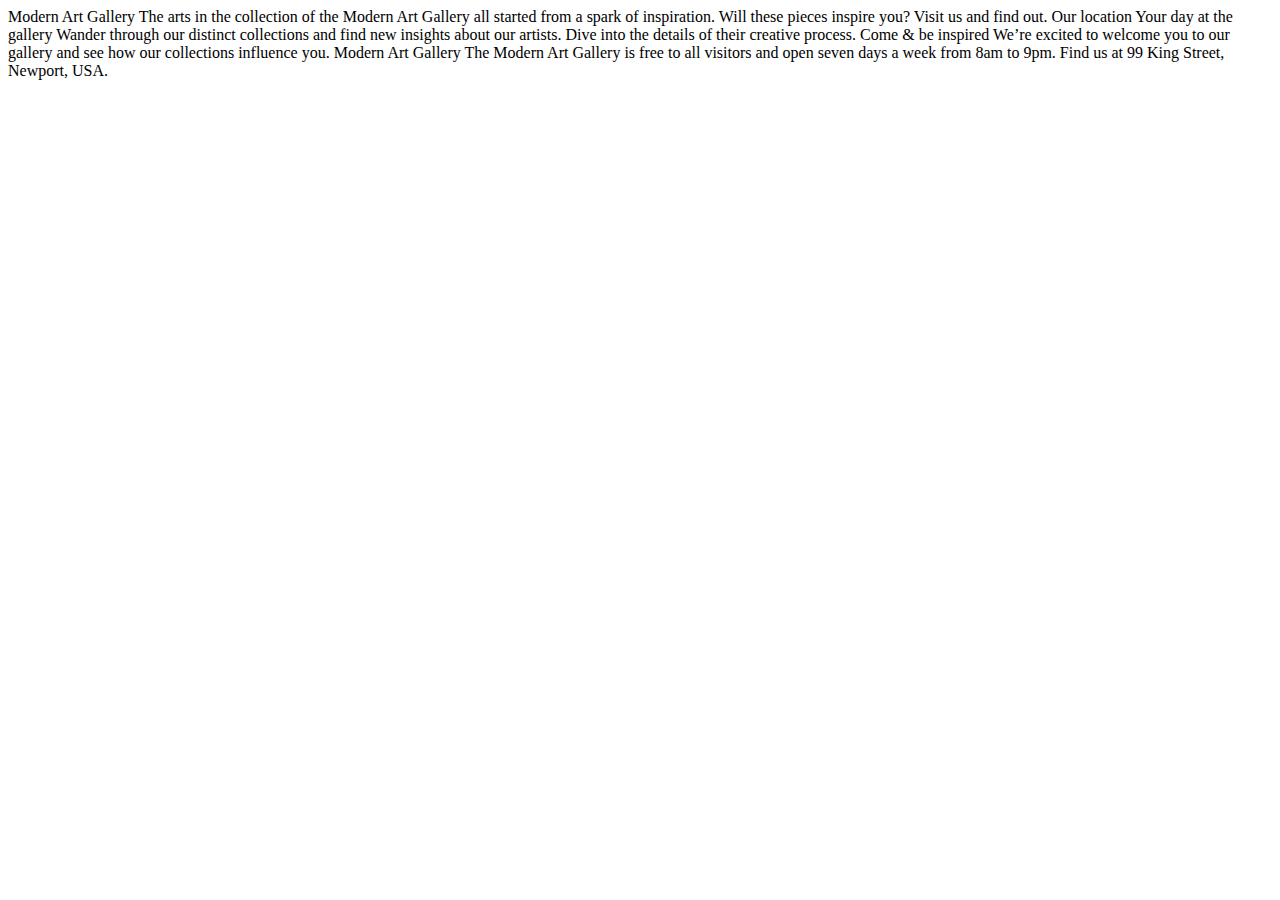
==== index.html @ 2f2211d6 "first commit" ====
<!DOCTYPE html>
<html lang="en">
<head>
  <meta charset="UTF-8">
  <meta name="viewport" content="width=device-width, initial-scale=1.0">

  <link rel="icon" type="image/png" sizes="32x32" href="./assets/favicon-32x32.png">
  
  <title>Frontend Mentor | Art gallery website</title>
</head>
<body>

  Modern Art Gallery

  The arts in the collection of the Modern Art Gallery all started 
  from a spark of inspiration. Will these pieces inspire you? Visit 
  us and find out.

  Our location

  Your day at the gallery

  Wander through our distinct collections and find new insights about 
  our artists. Dive into the details of their creative process.

  Come &amp; be inspired

  We’re excited to welcome you to our gallery and see how our collections 
  influence you.

  Modern Art Gallery

  The Modern Art Gallery is free to all visitors and open seven days a week 
  from 8am to 9pm. Find us at 99 King Street, Newport, USA.
</body>
</html>
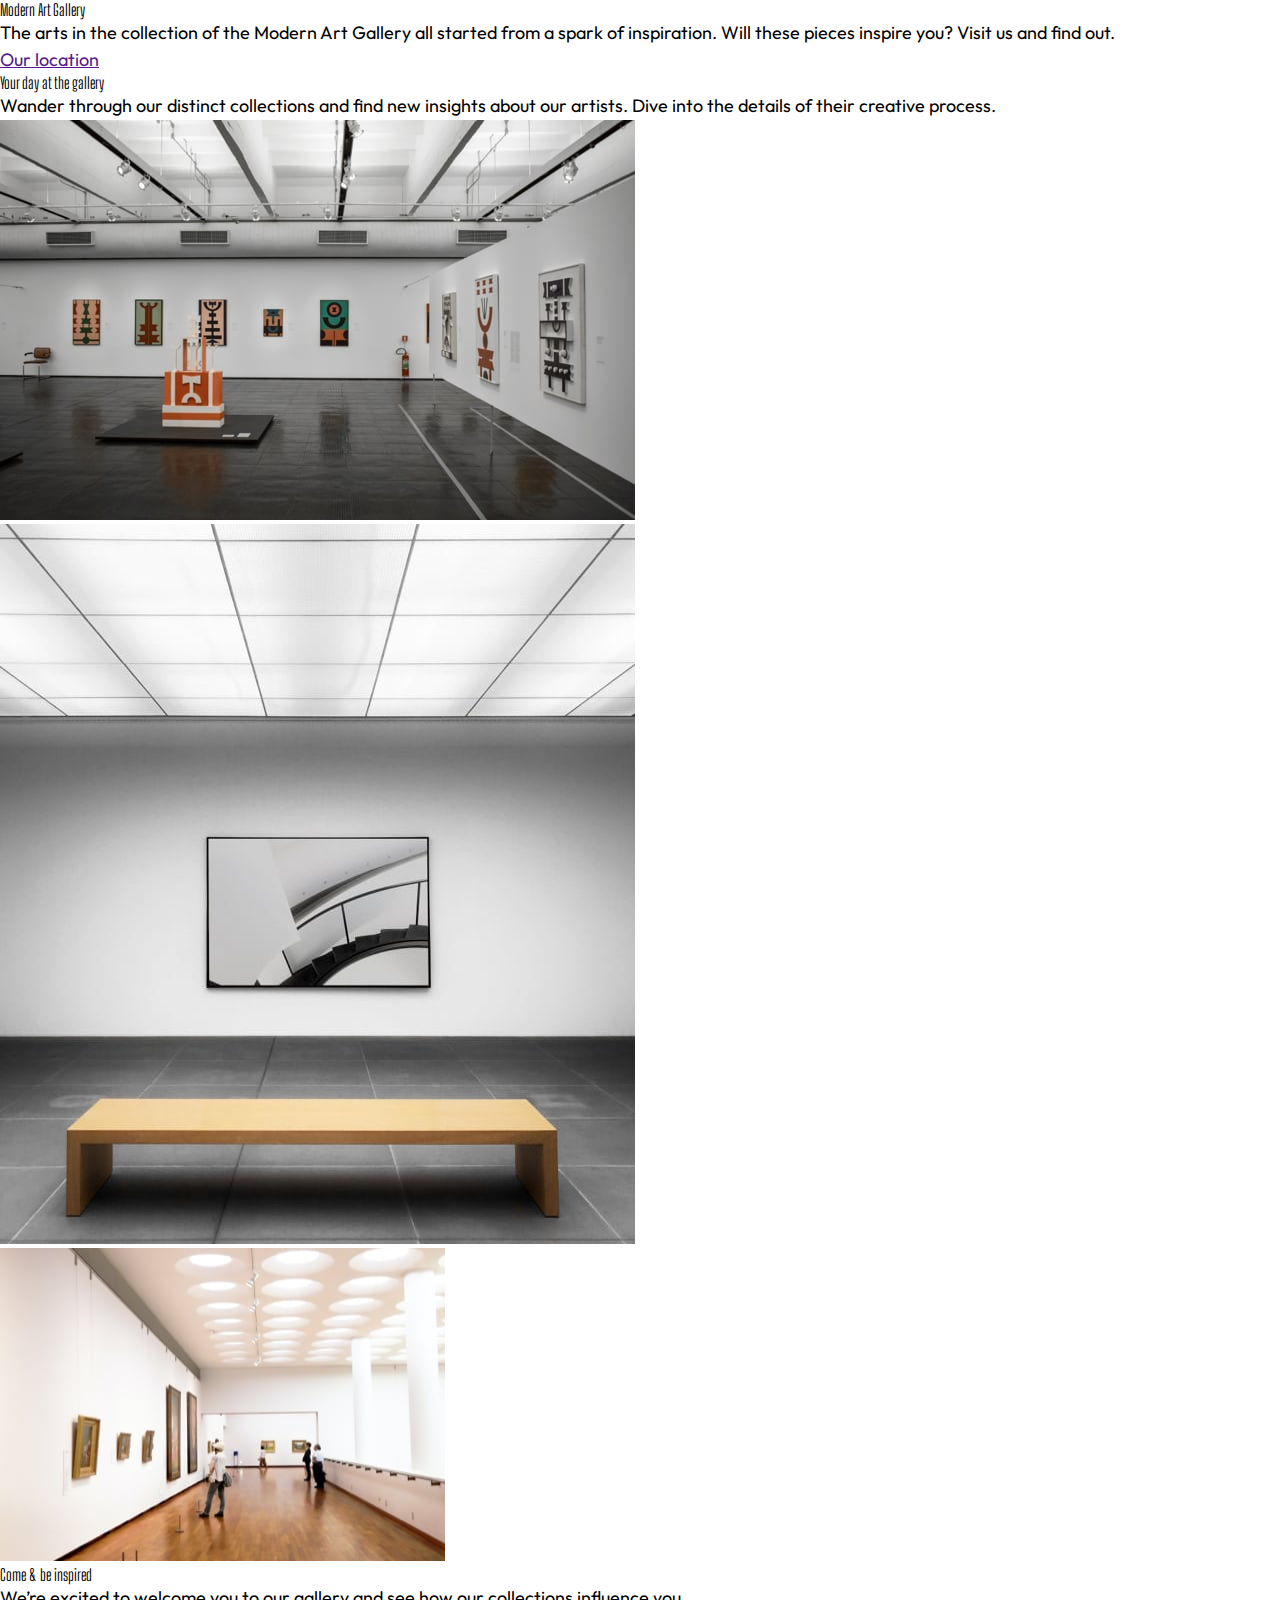
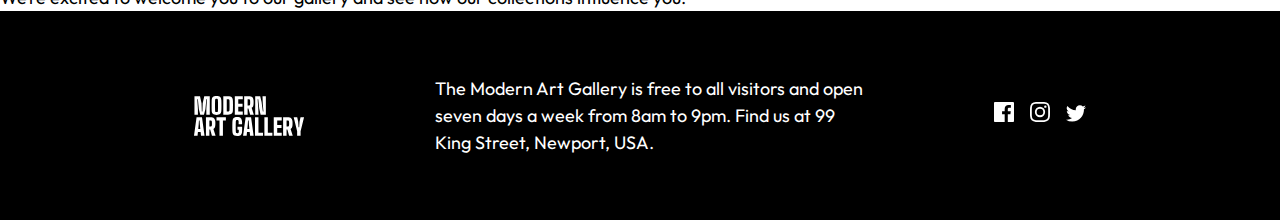
==== commit 35dd8808: "initial styling for html and css" ====
--- a/index.html
+++ b/index.html
@@ -1,36 +1,105 @@
 <!DOCTYPE html>
 <html lang="en">
-<head>
-  <meta charset="UTF-8">
-  <meta name="viewport" content="width=device-width, initial-scale=1.0">
+  <head>
+    <meta charset="UTF-8" />
+    <meta name="viewport" content="width=device-width, initial-scale=1.0" />
 
-  <link rel="icon" type="image/png" sizes="32x32" href="./assets/favicon-32x32.png">
-  
-  <title>Frontend Mentor | Art gallery website</title>
-</head>
-<body>
+    <link
+      rel="icon"
+      type="image/png"
+      sizes="32x32"
+      href="./assets/favicon-32x32.png"
+    />
+    <link rel="stylesheet" href="/assets/css/styles.css" />
+    <link
+      href="https://fonts.googleapis.com/css2?family=Outfit:wght@300&display=swap"
+      rel="stylesheet"
+    />
+    <link
+      href="https://fonts.googleapis.com/css2?family=Big+Shoulders+Display:wght@900&family=Outfit:wght@300&display=swap"
+      rel="stylesheet"
+    />
 
-  Modern Art Gallery
+    <title>Frontend Mentor | Art gallery website</title>
+  </head>
+  <body>
+    <main>
+      <header>
+        <h1>Modern Art Gallery</h1>
+        <p>
+          The arts in the collection of the Modern Art Gallery all started from
+          a spark of inspiration. Will these pieces inspire you? Visit us and
+          find out.
+        </p>
+        <a href="">
+          <p>Our location</p>
+        </a>
+      </header>
+      <section>
+        <article>
+          <h2>Your day at the gallery</h2>
+          <p>
+            Wander through our distinct collections and find new insights about
+            our artists. Dive into the details of their creative process.
+          </p>
+        </article>
+        <div>
+          <img src="./assets/desktop/image-grid-1.jpg" alt="img1" />
+        </div>
+        <div>
+          <img src="./assets/desktop/image-grid-2.jpg" alt="img2" />
+        </div>
+        <div>
+          <img src="./assets/desktop/image-grid-3.jpg" alt="img3" />
+        </div>
+        <article>
+          <h2>Come &amp; be inspired</h2>
 
-  The arts in the collection of the Modern Art Gallery all started 
-  from a spark of inspiration. Will these pieces inspire you? Visit 
-  us and find out.
-
-  Our location
-
-  Your day at the gallery
-
-  Wander through our distinct collections and find new insights about 
-  our artists. Dive into the details of their creative process.
-
-  Come &amp; be inspired
-
-  We’re excited to welcome you to our gallery and see how our collections 
-  influence you.
-
-  Modern Art Gallery
-
-  The Modern Art Gallery is free to all visitors and open seven days a week 
-  from 8am to 9pm. Find us at 99 King Street, Newport, USA.
-</body>
-</html>+          <p>
+            We’re excited to welcome you to our gallery and see how our
+            collections influence you.
+          </p>
+        </article>
+      </section>
+    </main>
+    <footer>
+      <img src="/assets/logo-light.svg" alt="logo-light" />
+      <p>
+        The Modern Art Gallery is free to all visitors and open seven days a
+        week from 8am to 9pm. Find us at 99 King Street, Newport, USA.
+      </p>
+      <ul>
+        <li class="social-icon">
+          <a href="">
+            <svg width="20" height="20" xmlns="http://www.w3.org/2000/svg">
+              <path
+                d="M18.896 0H1.104C.494 0 0 .494 0 1.104v17.793C0 19.506.494 20 1.104 20h9.58v-7.745H8.076V9.237h2.606V7.01c0-2.583 1.578-3.99 3.883-3.99 1.104 0 2.052.082 2.329.119v2.7h-1.598c-1.254 0-1.496.597-1.496 1.47v1.928h2.989l-.39 3.018h-2.6V20h5.098c.608 0 1.102-.494 1.102-1.104V1.104C20 .494 19.506 0 18.896 0Z"
+                fill="#FFF"
+              />
+            </svg>
+          </a>
+        </li>
+        <li class="social-icon">
+          <a href="">
+            <svg width="20" height="20" xmlns="http://www.w3.org/2000/svg">
+              <path
+                d="M10 1.802c2.67 0 2.987.01 4.042.059 2.71.123 3.975 1.409 4.099 4.099.048 1.054.057 1.37.057 4.04 0 2.672-.01 2.988-.057 4.042-.124 2.687-1.387 3.975-4.1 4.099-1.054.048-1.37.058-4.041.058-2.67 0-2.987-.01-4.04-.058-2.718-.124-3.977-1.416-4.1-4.1-.048-1.054-.058-1.37-.058-4.041 0-2.67.01-2.986.058-4.04.124-2.69 1.387-3.977 4.1-4.1 1.054-.048 1.37-.058 4.04-.058ZM10 0C7.284 0 6.944.012 5.877.06 2.246.227.227 2.242.061 5.877.01 6.944 0 7.284 0 10s.012 3.057.06 4.123c.167 3.632 2.182 5.65 5.817 5.817 1.067.048 1.407.06 4.123.06s3.057-.012 4.123-.06c3.629-.167 5.652-2.182 5.816-5.817.05-1.066.061-1.407.061-4.123s-.012-3.056-.06-4.122C19.777 2.249 17.76.228 14.124.06 13.057.01 12.716 0 10 0Zm0 4.865a5.135 5.135 0 1 0 0 10.27 5.135 5.135 0 0 0 0-10.27Zm0 8.468a3.333 3.333 0 1 1 0-6.666 3.333 3.333 0 0 1 0 6.666Zm5.338-9.87a1.2 1.2 0 1 0 0 2.4 1.2 1.2 0 0 0 0-2.4Z"
+                fill="#FFF"
+              />
+            </svg>
+          </a>
+        </li>
+        <li class="social-icon">
+          <a href="">
+            <svg width="20" height="17" xmlns="http://www.w3.org/2000/svg">
+              <path
+                d="M20 2.172a8.192 8.192 0 0 1-2.357.646 4.11 4.11 0 0 0 1.805-2.27 8.22 8.22 0 0 1-2.606.996A4.096 4.096 0 0 0 13.847.248c-2.65 0-4.596 2.472-3.998 5.037A11.648 11.648 0 0 1 1.392 1a4.109 4.109 0 0 0 1.27 5.478 4.086 4.086 0 0 1-1.858-.513c-.045 1.9 1.318 3.679 3.291 4.075a4.113 4.113 0 0 1-1.853.07 4.106 4.106 0 0 0 3.833 2.849A8.25 8.25 0 0 1 0 14.658a11.616 11.616 0 0 0 6.29 1.843c7.618 0 11.923-6.434 11.663-12.205A8.354 8.354 0 0 0 20 2.172Z"
+                fill="#FFF"
+              />
+            </svg>
+          </a>
+        </li>
+      </ul>
+    </footer>
+  </body>
+</html>
--- a/assets/css/styles.css
+++ b/assets/css/styles.css
@@ -0,0 +1,45 @@
+* {
+  margin: 0;
+  padding: 0;
+  box-sizing: border-box;
+  font: inherit;
+}
+img,
+svg {
+  max-width: 100%;
+}
+:root {
+  --color-gold: rgb(213, 150, 108);
+  --color-almost-black: rgb(21, 21, 21);
+  --color-dark-grey: rgb(68, 68, 68);
+}
+h1,
+h2 {
+  font-family: "Big Shoulders Display";
+}
+p,
+a {
+  font-family: "Outfit";
+  font-size: 1.125rem;
+  line-height: 1.7rem;
+}
+footer {
+  background-color: black;
+  display: flex;
+  justify-content: space-evenly;
+  align-items: center;
+  padding: 4rem;
+}
+footer p {
+  color: white;
+  width: 430px;
+}
+ul {
+  display: flex;
+  gap: 1rem;
+}
+.social-icon svg {
+}
+.social-icon svg:hover path {
+  fill: var(--color-gold);
+}
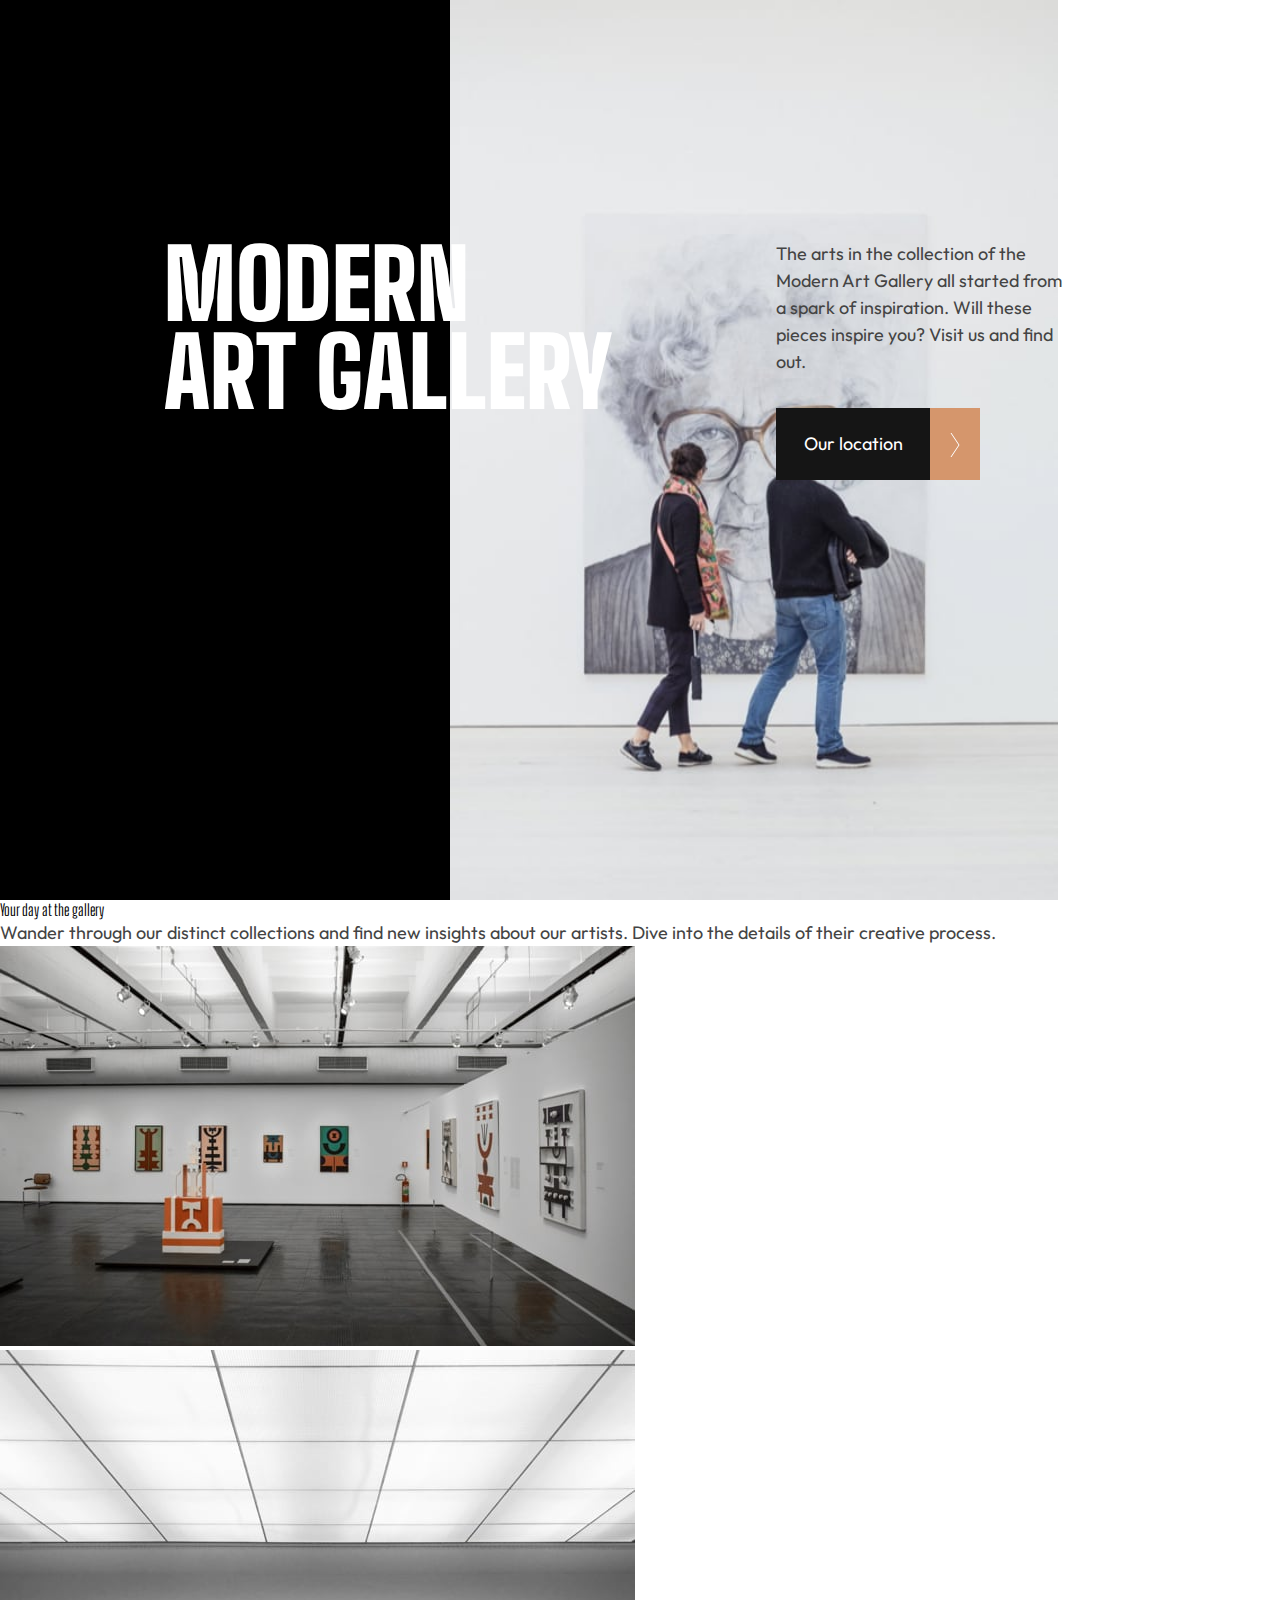
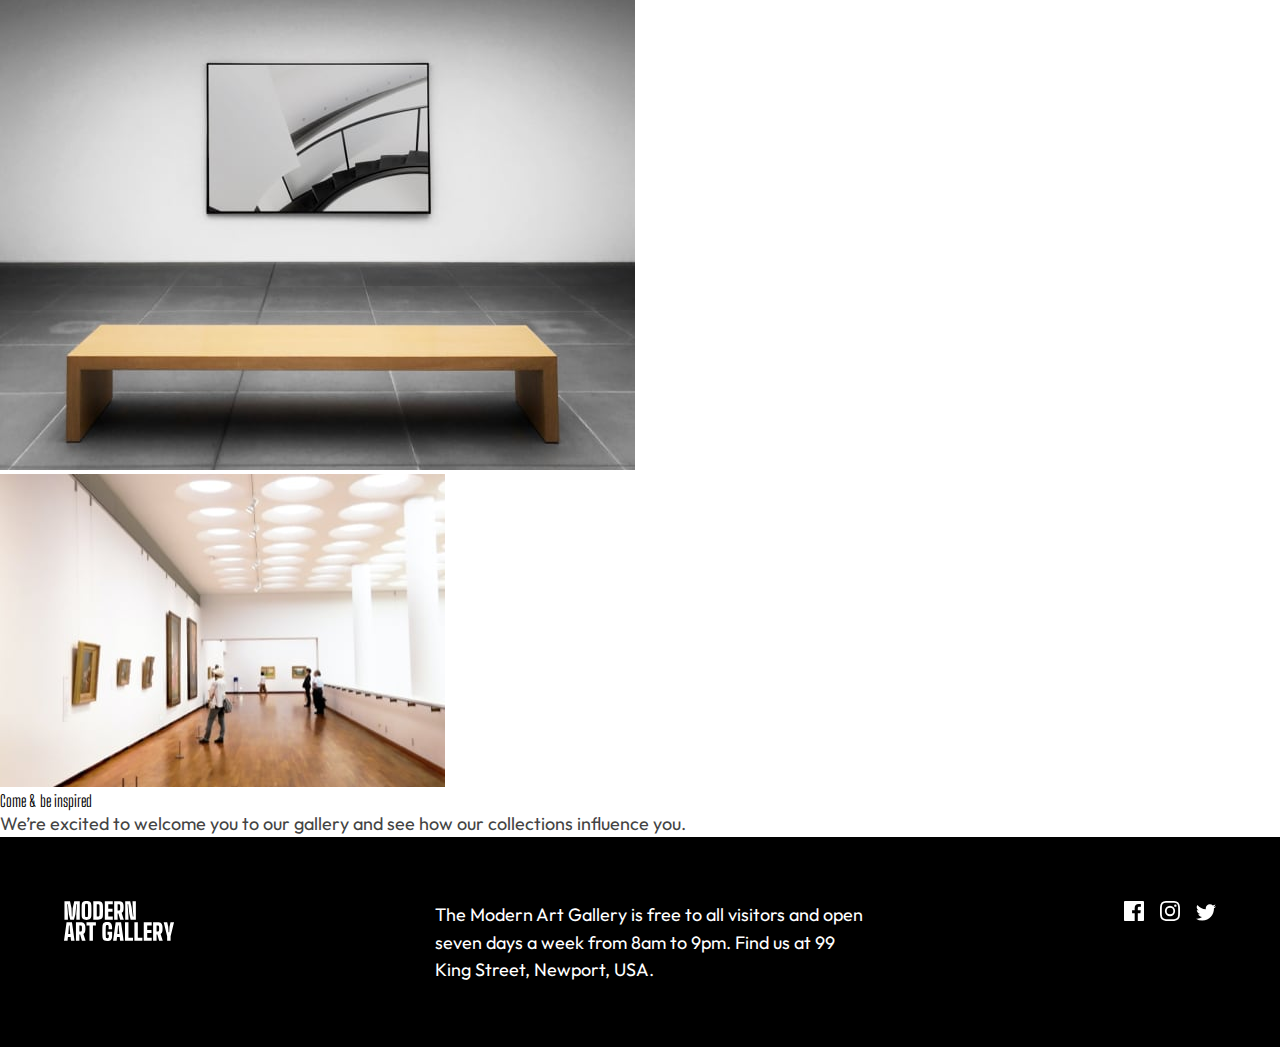
==== commit 63baf324: "added header css / html" ====
--- a/index.html
+++ b/index.html
@@ -25,15 +25,26 @@
   <body>
     <main>
       <header>
-        <h1>Modern Art Gallery</h1>
-        <p>
-          The arts in the collection of the Modern Art Gallery all started from
-          a spark of inspiration. Will these pieces inspire you? Visit us and
-          find out.
-        </p>
-        <a href="">
-          <p>Our location</p>
-        </a>
+        <div class="black-bg"></div>
+        <img src="/assets/desktop/image-hero.jpg" alt="image-hero" />
+        <div class="header-content-container">
+          <h1 class="header-title">Modern Art Gallery</h1>
+          <div class="header-right">
+            <p class="header-p">
+              The arts in the collection of the Modern Art Gallery all started
+              from a spark of inspiration. Will these pieces inspire you? Visit
+              us and find out.
+            </p>
+            <a href="" class="header-location-btn">
+              <p>Our location</p>
+              <img
+                src="/assets/icon-arrow-right.svg"
+                alt="right-arrow"
+                class="right-arrow"
+              />
+            </a>
+          </div>
+        </div>
       </header>
       <section>
         <article>
--- a/assets/css/styles.css
+++ b/assets/css/styles.css
@@ -3,6 +3,8 @@
   padding: 0;
   box-sizing: border-box;
   font: inherit;
+  list-style-type: none;
+  text-decoration: none;
 }
 img,
 svg {
@@ -22,12 +24,79 @@
   font-family: "Outfit";
   font-size: 1.125rem;
   line-height: 1.7rem;
+  color: var(--color-dark-grey);
 }
+/* HEADER */
+header {
+  display: flex;
+  height: 100vh;
+}
+.black-bg {
+  background-color: black;
+  width: 450px;
+  /* position: relative; */
+}
+.header-content-container {
+  position: absolute;
+  top: calc(50% - 176px / 2 - 122.5px);
+  left: 164px;
+  width: 80%;
+  height: 300px;
+  margin-right: 11.5rem;
+}
+.header-title {
+  color: white;
+  font-size: 6rem;
+  font-weight: 900;
+  line-height: 5.5rem;
+  width: 450px;
+  text-transform: uppercase;
+}
+.header-right {
+  position: absolute;
+  top: 0;
+  right: 62px;
+  width: 350px;
+  height: 80%;
+  display: flex;
+  flex-direction: column;
+  justify-content: space-between;
+}
+.header-p {
+  color: var(--color-dark-grey);
+  width: 290px;
+}
+.header-location-btn {
+  width: 204px;
+  height: 72px;
+  position: relative;
+}
+.right-arrow {
+  position: absolute;
+  top: 25px;
+  right: 20px;
+}
+.header-location-btn p {
+  display: flex;
+  background-color: var(--color-almost-black);
+  color: white;
+  height: 72px;
+  justify-content: center;
+  align-items: center;
+  border: none;
+  border-right: 50px solid var(--color-gold);
+}
+.header-location-btn p:hover {
+  background-color: var(--color-gold);
+  border-right: 50px solid var(--color-almost-black);
+}
+/* FOOTER */
+
 footer {
   background-color: black;
   display: flex;
-  justify-content: space-evenly;
-  align-items: center;
+  justify-content: space-between;
+  align-items: start;
   padding: 4rem;
 }
 footer p {
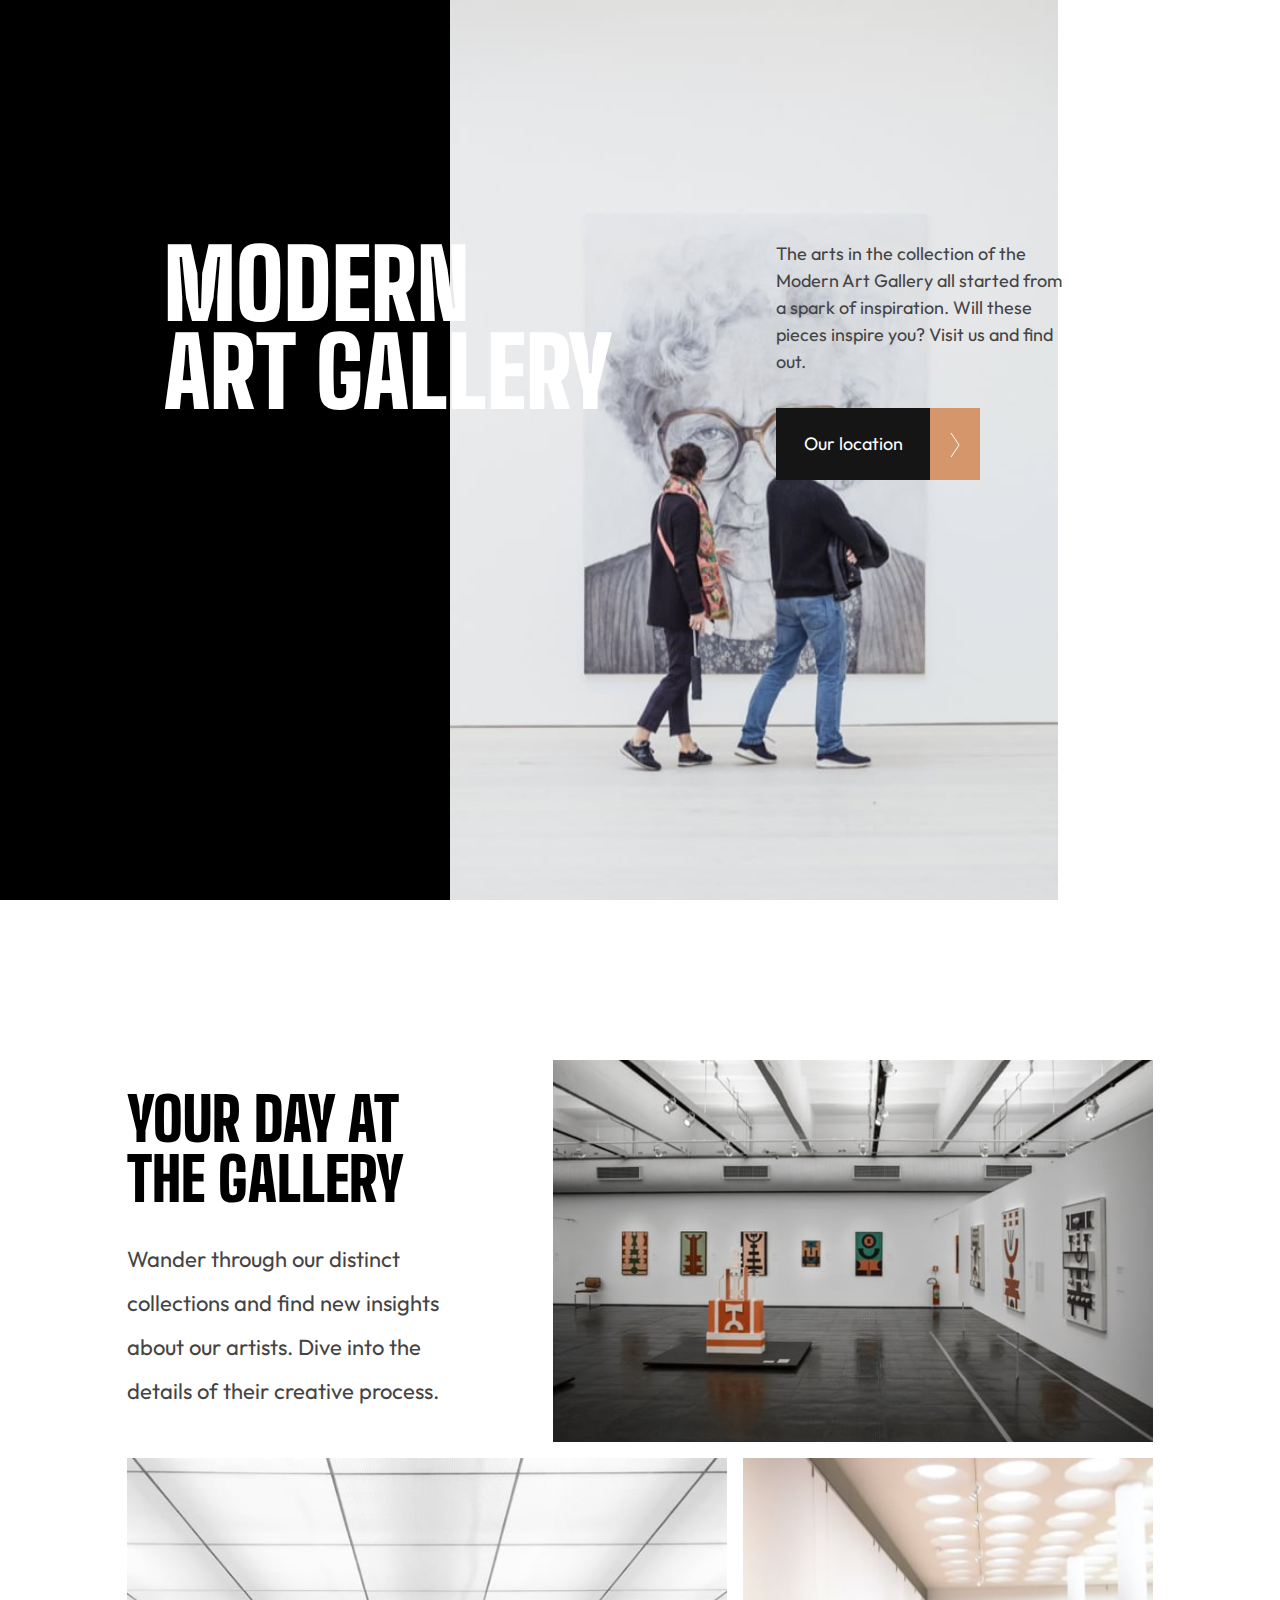
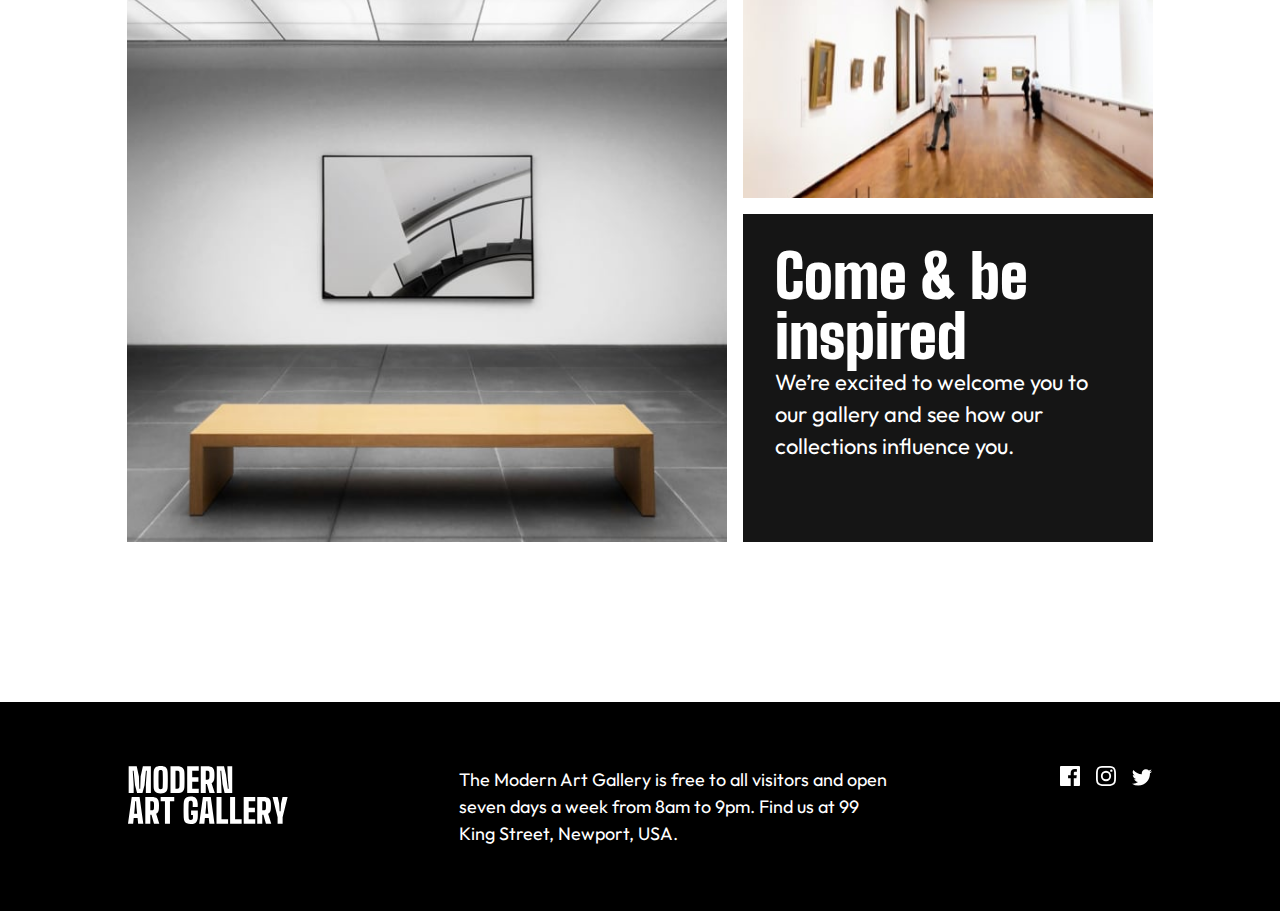
==== commit 71c1466f: "home page css / html finished" ====
--- a/index.html
+++ b/index.html
@@ -46,26 +46,26 @@
           </div>
         </div>
       </header>
-      <section>
-        <article>
+
+      <section class="grid">
+        <article id="box1">
           <h2>Your day at the gallery</h2>
           <p>
             Wander through our distinct collections and find new insights about
             our artists. Dive into the details of their creative process.
           </p>
         </article>
-        <div>
+        <div id="box2">
           <img src="./assets/desktop/image-grid-1.jpg" alt="img1" />
         </div>
-        <div>
+        <div id="box3">
           <img src="./assets/desktop/image-grid-2.jpg" alt="img2" />
         </div>
-        <div>
+        <div id="box4">
           <img src="./assets/desktop/image-grid-3.jpg" alt="img3" />
         </div>
-        <article>
+        <article id="box5">
           <h2>Come &amp; be inspired</h2>
-
           <p>
             We’re excited to welcome you to our gallery and see how our
             collections influence you.
@@ -74,43 +74,49 @@
       </section>
     </main>
     <footer>
-      <img src="/assets/logo-light.svg" alt="logo-light" />
-      <p>
-        The Modern Art Gallery is free to all visitors and open seven days a
-        week from 8am to 9pm. Find us at 99 King Street, Newport, USA.
-      </p>
-      <ul>
-        <li class="social-icon">
-          <a href="">
-            <svg width="20" height="20" xmlns="http://www.w3.org/2000/svg">
-              <path
-                d="M18.896 0H1.104C.494 0 0 .494 0 1.104v17.793C0 19.506.494 20 1.104 20h9.58v-7.745H8.076V9.237h2.606V7.01c0-2.583 1.578-3.99 3.883-3.99 1.104 0 2.052.082 2.329.119v2.7h-1.598c-1.254 0-1.496.597-1.496 1.47v1.928h2.989l-.39 3.018h-2.6V20h5.098c.608 0 1.102-.494 1.102-1.104V1.104C20 .494 19.506 0 18.896 0Z"
-                fill="#FFF"
-              />
-            </svg>
-          </a>
-        </li>
-        <li class="social-icon">
-          <a href="">
-            <svg width="20" height="20" xmlns="http://www.w3.org/2000/svg">
-              <path
-                d="M10 1.802c2.67 0 2.987.01 4.042.059 2.71.123 3.975 1.409 4.099 4.099.048 1.054.057 1.37.057 4.04 0 2.672-.01 2.988-.057 4.042-.124 2.687-1.387 3.975-4.1 4.099-1.054.048-1.37.058-4.041.058-2.67 0-2.987-.01-4.04-.058-2.718-.124-3.977-1.416-4.1-4.1-.048-1.054-.058-1.37-.058-4.041 0-2.67.01-2.986.058-4.04.124-2.69 1.387-3.977 4.1-4.1 1.054-.048 1.37-.058 4.04-.058ZM10 0C7.284 0 6.944.012 5.877.06 2.246.227.227 2.242.061 5.877.01 6.944 0 7.284 0 10s.012 3.057.06 4.123c.167 3.632 2.182 5.65 5.817 5.817 1.067.048 1.407.06 4.123.06s3.057-.012 4.123-.06c3.629-.167 5.652-2.182 5.816-5.817.05-1.066.061-1.407.061-4.123s-.012-3.056-.06-4.122C19.777 2.249 17.76.228 14.124.06 13.057.01 12.716 0 10 0Zm0 4.865a5.135 5.135 0 1 0 0 10.27 5.135 5.135 0 0 0 0-10.27Zm0 8.468a3.333 3.333 0 1 1 0-6.666 3.333 3.333 0 0 1 0 6.666Zm5.338-9.87a1.2 1.2 0 1 0 0 2.4 1.2 1.2 0 0 0 0-2.4Z"
-                fill="#FFF"
-              />
-            </svg>
-          </a>
-        </li>
-        <li class="social-icon">
-          <a href="">
-            <svg width="20" height="17" xmlns="http://www.w3.org/2000/svg">
-              <path
-                d="M20 2.172a8.192 8.192 0 0 1-2.357.646 4.11 4.11 0 0 0 1.805-2.27 8.22 8.22 0 0 1-2.606.996A4.096 4.096 0 0 0 13.847.248c-2.65 0-4.596 2.472-3.998 5.037A11.648 11.648 0 0 1 1.392 1a4.109 4.109 0 0 0 1.27 5.478 4.086 4.086 0 0 1-1.858-.513c-.045 1.9 1.318 3.679 3.291 4.075a4.113 4.113 0 0 1-1.853.07 4.106 4.106 0 0 0 3.833 2.849A8.25 8.25 0 0 1 0 14.658a11.616 11.616 0 0 0 6.29 1.843c7.618 0 11.923-6.434 11.663-12.205A8.354 8.354 0 0 0 20 2.172Z"
-                fill="#FFF"
-              />
-            </svg>
-          </a>
-        </li>
-      </ul>
+      <div class="flex">
+        <img
+          src="/assets/logo-light.svg"
+          alt="logo-light"
+          class="footer-logo"
+        />
+        <p>
+          The Modern Art Gallery is free to all visitors and open seven days a
+          week from 8am to 9pm. Find us at 99 King Street, Newport, USA.
+        </p>
+        <ul>
+          <li class="social-icon">
+            <a href="">
+              <svg width="20" height="20" xmlns="http://www.w3.org/2000/svg">
+                <path
+                  d="M18.896 0H1.104C.494 0 0 .494 0 1.104v17.793C0 19.506.494 20 1.104 20h9.58v-7.745H8.076V9.237h2.606V7.01c0-2.583 1.578-3.99 3.883-3.99 1.104 0 2.052.082 2.329.119v2.7h-1.598c-1.254 0-1.496.597-1.496 1.47v1.928h2.989l-.39 3.018h-2.6V20h5.098c.608 0 1.102-.494 1.102-1.104V1.104C20 .494 19.506 0 18.896 0Z"
+                  fill="#FFF"
+                />
+              </svg>
+            </a>
+          </li>
+          <li class="social-icon">
+            <a href="">
+              <svg width="20" height="20" xmlns="http://www.w3.org/2000/svg">
+                <path
+                  d="M10 1.802c2.67 0 2.987.01 4.042.059 2.71.123 3.975 1.409 4.099 4.099.048 1.054.057 1.37.057 4.04 0 2.672-.01 2.988-.057 4.042-.124 2.687-1.387 3.975-4.1 4.099-1.054.048-1.37.058-4.041.058-2.67 0-2.987-.01-4.04-.058-2.718-.124-3.977-1.416-4.1-4.1-.048-1.054-.058-1.37-.058-4.041 0-2.67.01-2.986.058-4.04.124-2.69 1.387-3.977 4.1-4.1 1.054-.048 1.37-.058 4.04-.058ZM10 0C7.284 0 6.944.012 5.877.06 2.246.227.227 2.242.061 5.877.01 6.944 0 7.284 0 10s.012 3.057.06 4.123c.167 3.632 2.182 5.65 5.817 5.817 1.067.048 1.407.06 4.123.06s3.057-.012 4.123-.06c3.629-.167 5.652-2.182 5.816-5.817.05-1.066.061-1.407.061-4.123s-.012-3.056-.06-4.122C19.777 2.249 17.76.228 14.124.06 13.057.01 12.716 0 10 0Zm0 4.865a5.135 5.135 0 1 0 0 10.27 5.135 5.135 0 0 0 0-10.27Zm0 8.468a3.333 3.333 0 1 1 0-6.666 3.333 3.333 0 0 1 0 6.666Zm5.338-9.87a1.2 1.2 0 1 0 0 2.4 1.2 1.2 0 0 0 0-2.4Z"
+                  fill="#FFF"
+                />
+              </svg>
+            </a>
+          </li>
+          <li class="social-icon">
+            <a href="">
+              <svg width="20" height="17" xmlns="http://www.w3.org/2000/svg">
+                <path
+                  d="M20 2.172a8.192 8.192 0 0 1-2.357.646 4.11 4.11 0 0 0 1.805-2.27 8.22 8.22 0 0 1-2.606.996A4.096 4.096 0 0 0 13.847.248c-2.65 0-4.596 2.472-3.998 5.037A11.648 11.648 0 0 1 1.392 1a4.109 4.109 0 0 0 1.27 5.478 4.086 4.086 0 0 1-1.858-.513c-.045 1.9 1.318 3.679 3.291 4.075a4.113 4.113 0 0 1-1.853.07 4.106 4.106 0 0 0 3.833 2.849A8.25 8.25 0 0 1 0 14.658a11.616 11.616 0 0 0 6.29 1.843c7.618 0 11.923-6.434 11.663-12.205A8.354 8.354 0 0 0 20 2.172Z"
+                  fill="#FFF"
+                />
+              </svg>
+            </a>
+          </li>
+        </ul>
+      </div>
     </footer>
   </body>
 </html>
--- a/assets/css/styles.css
+++ b/assets/css/styles.css
@@ -90,14 +90,84 @@
   background-color: var(--color-gold);
   border-right: 50px solid var(--color-almost-black);
 }
+
+/* GALLERY SECTION */
+section {
+  padding-block: 10rem;
+  place-content: center;
+}
+.grid {
+  display: grid;
+  width: 80%;
+  grid-template-rows: repeat(3, auto);
+  grid-template-columns: 40% 17% 40%;
+  gap: 1rem;
+  margin: auto;
+}
+article:first-child {
+  display: flex;
+  justify-content: space-evenly;
+  flex-direction: column;
+}
+article:first-child h2 {
+  font-size: 3.75rem;
+  font-weight: 900;
+  line-height: 3.75rem;
+  text-transform: uppercase;
+  width: 350px;
+}
+article:first-child p {
+  font-size: 1.375rem;
+  line-height: 2em;
+  width: 320px;
+}
+article:last-child {
+  background-color: var(--color-almost-black);
+  padding: 2rem;
+}
+article:last-child h2 {
+  color: white;
+  font-size: 3.75rem;
+  font-weight: 900;
+  line-height: 3.75rem;
+}
+article:last-child p {
+  color: white;
+  font-size: 1.375rem;
+  line-height: 2rem;
+}
+section div > img,
+section article {
+  width: 100%;
+  height: 100%;
+}
+#box2 {
+  grid-column: 2 / 4;
+  object-fit: cover;
+}
+#box3 {
+  grid-column: 1 / 3;
+  grid-row: 2 / 4;
+}
+#box5 {
+  height: 100%;
+  grid-column: 3 / 4;
+}
 /* FOOTER */
-
 footer {
   background-color: black;
+  padding-block: 4rem;
+}
+footer .flex {
+  width: 80%;
   display: flex;
   justify-content: space-between;
   align-items: start;
-  padding: 4rem;
+  margin: auto;
+}
+.footer-logo {
+  height: 58px;
+  width: auto;
 }
 footer p {
   color: white;
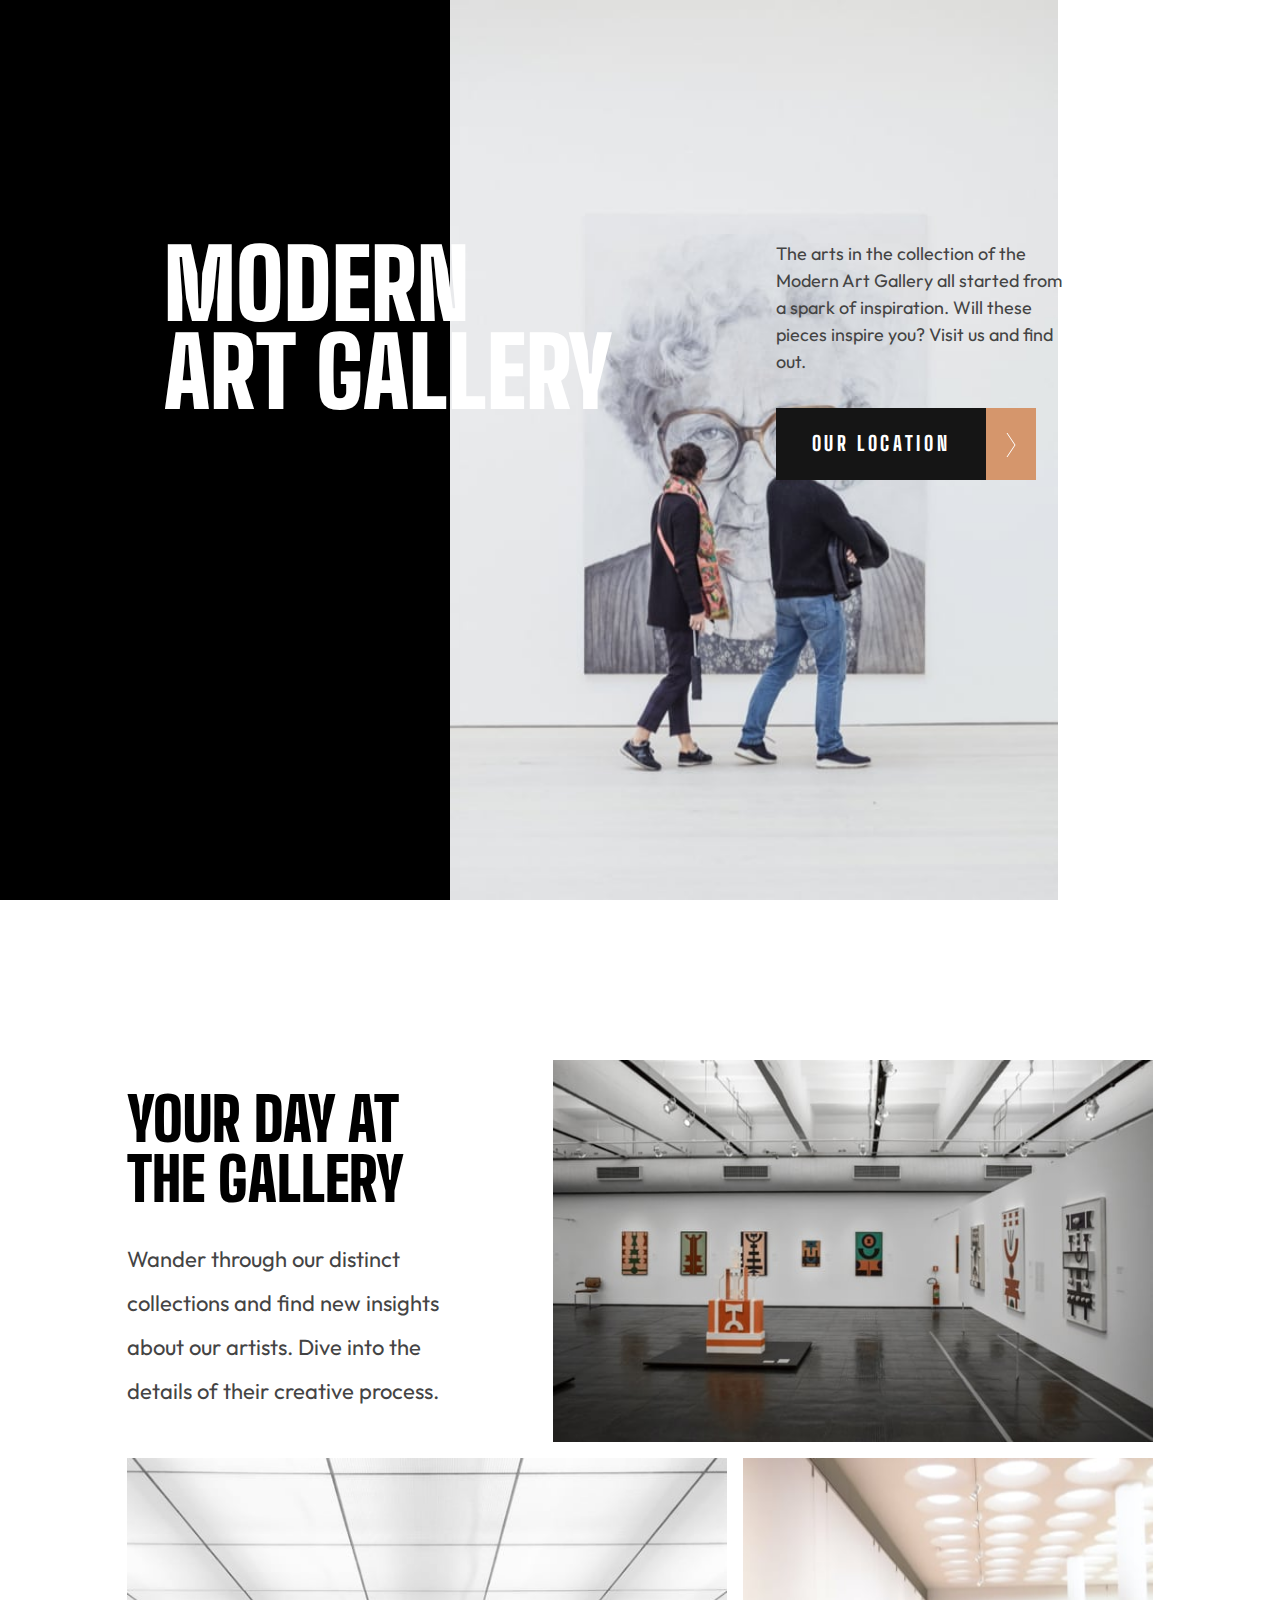
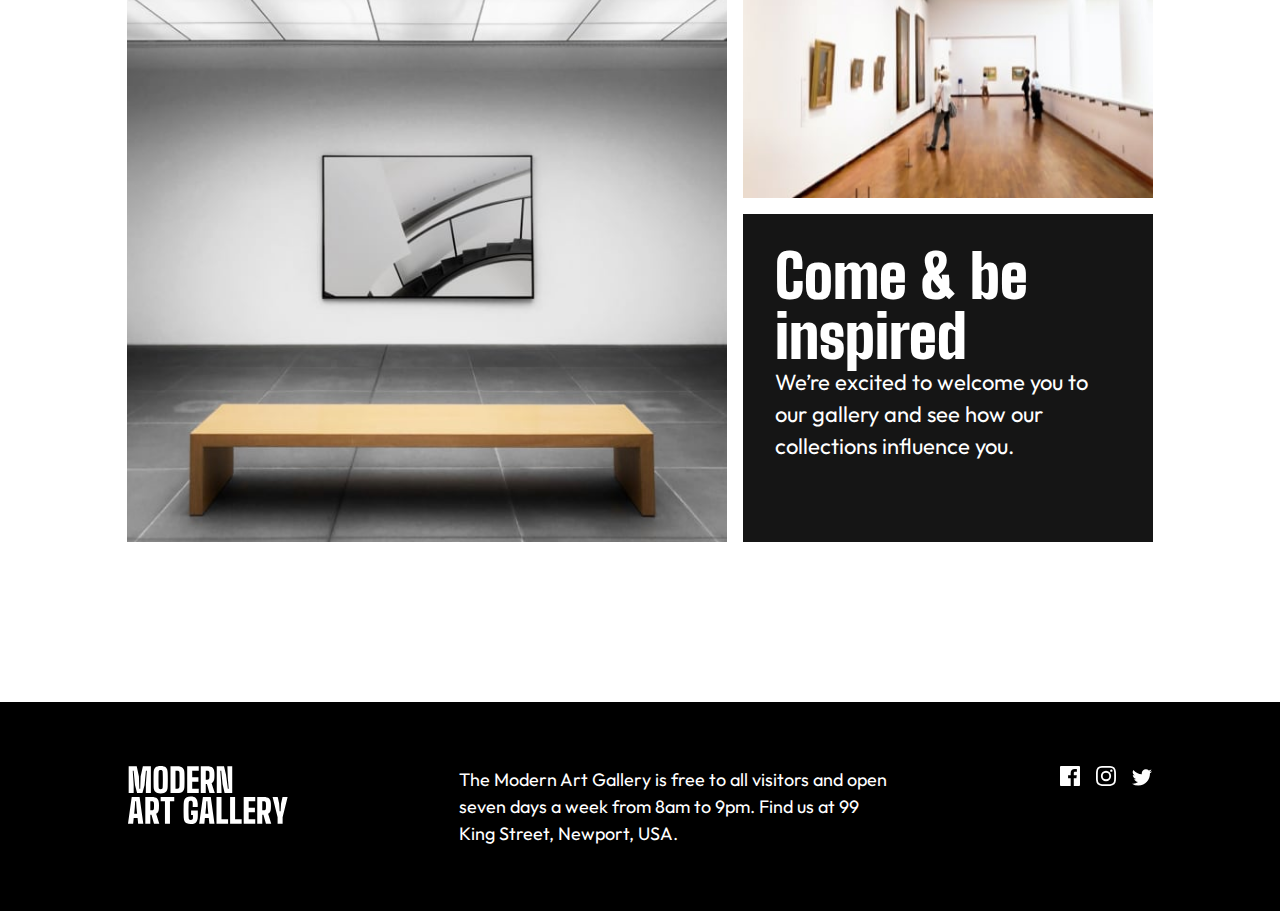
==== commit 6a2e346d: "location html / css finish" ====
--- a/index.html
+++ b/index.html
@@ -35,7 +35,7 @@
               from a spark of inspiration. Will these pieces inspire you? Visit
               us and find out.
             </p>
-            <a href="" class="header-location-btn">
+            <a href="/location.html" class="header-location-btn">
               <p>Our location</p>
               <img
                 src="/assets/icon-arrow-right.svg"
@@ -46,7 +46,6 @@
           </div>
         </div>
       </header>
-
       <section class="grid">
         <article id="box1">
           <h2>Your day at the gallery</h2>
--- a/assets/css/styles.css
+++ b/assets/css/styles.css
@@ -66,8 +66,9 @@
   color: var(--color-dark-grey);
   width: 290px;
 }
+
 .header-location-btn {
-  width: 204px;
+  width: 260px;
   height: 72px;
   position: relative;
 }
@@ -85,6 +86,11 @@
   align-items: center;
   border: none;
   border-right: 50px solid var(--color-gold);
+  text-transform: uppercase;
+  font-weight: 800;
+  font-family: "Big Shoulders Display";
+  letter-spacing: 3.64px;
+  font-size: 1.25rem;
 }
 .header-location-btn p:hover {
   background-color: var(--color-gold);
